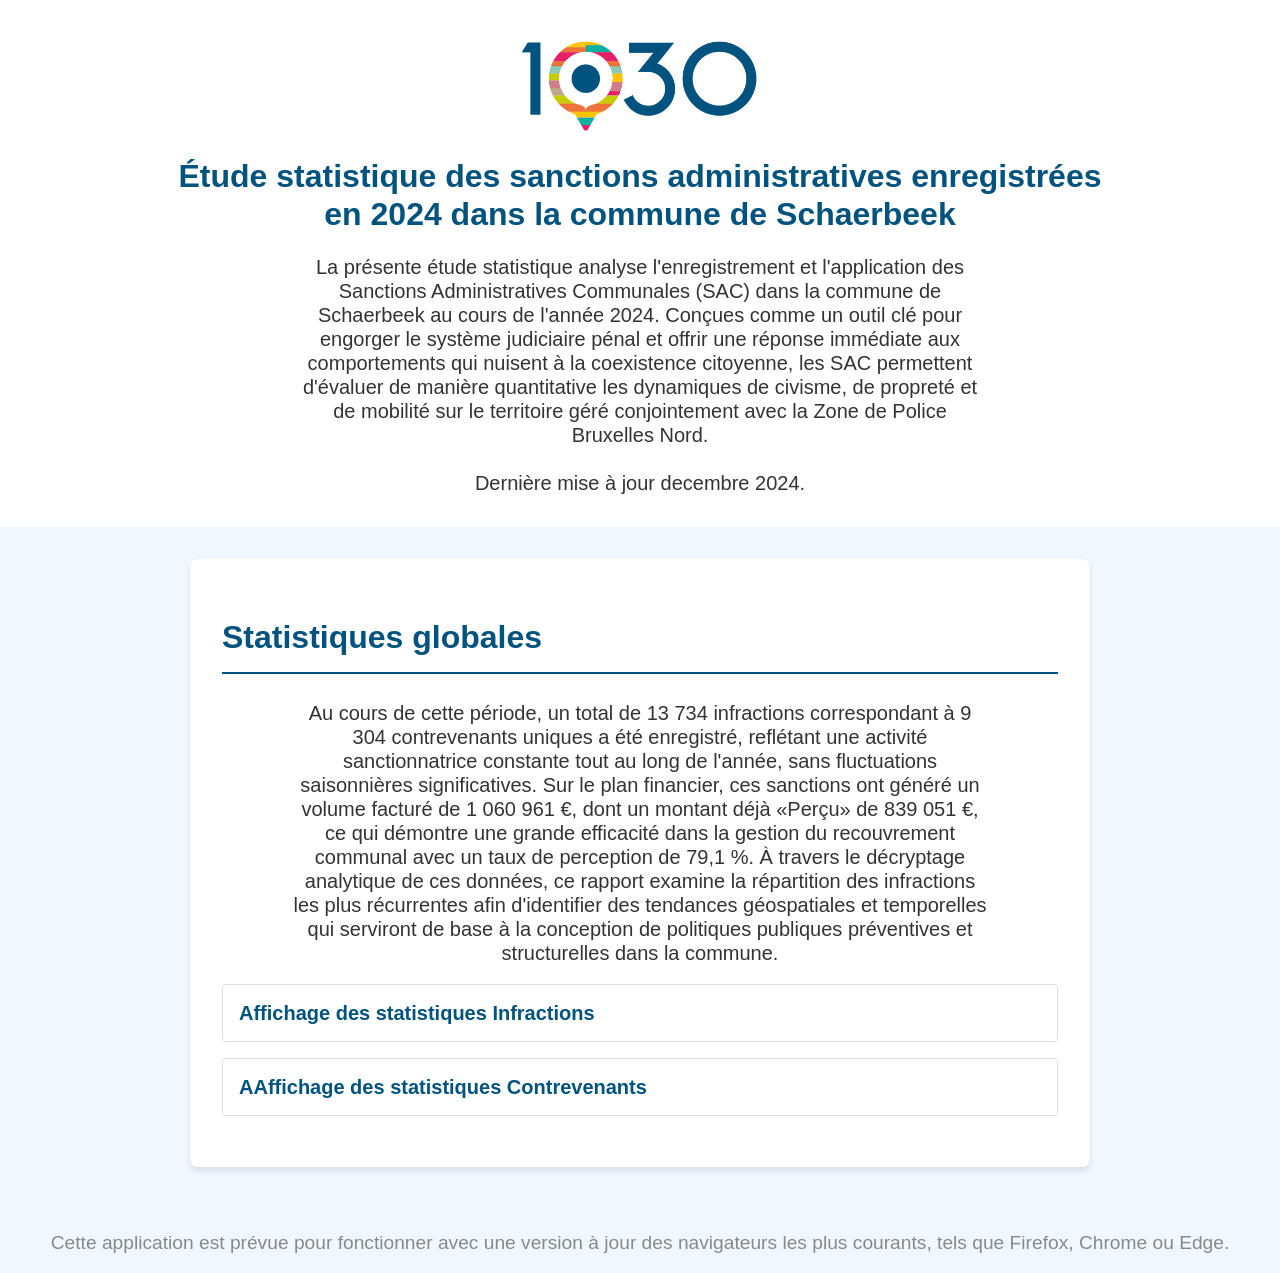
==== index.html @ 7cb80674 "Study statistics of the Sanctions Administratives Communales (SAC) in the commune of Schaerbeek duri" ====
<!DOCTYPE html>
<html>
<meta http-equiv="content-type" content="text/html;charset=utf-8" />

<head>
	<title>BCE Schaerbeek</title>
	<link rel="shortcut icon" href="css/images/logo1030GeoData.ico" type="image/x-icon">
	<meta charset="utf-8" />
	<link rel="stylesheet" href="css/style.css">
</head>

<body class="root">
	<header class="page-header">
		<div class="logo-container">
			<img src="css/images/schaerbeek1030_logo.png" alt="Logotipo de Schaerbeek">
		</div>

		<h1>Étude statistique des sanctions administratives enregistrées<br> en 2024 dans la commune de Schaerbeek</h1>
		<p class="introduction">
			La présente étude statistique analyse l'enregistrement et l'application des Sanctions Administratives Communales (SAC) dans la commune de Schaerbeek au cours de l'année 2024. Conçues comme un outil clé pour engorger le système judiciaire pénal et offrir une réponse immédiate aux comportements qui nuisent à la coexistence citoyenne, les SAC permettent d'évaluer de manière quantitative les dynamiques de civisme, de propreté et de mobilité sur le territoire géré conjointement avec la Zone de Police Bruxelles Nord.
			<br><br>
			Dernière mise à jour decembre 2024.
		</p>
	</header>

	<main class="main-content">
		<section class="link-section">
			<h2>Statistiques globales</h2>
			<p class="introduction">
			Au cours de cette période, un total de 13 734 infractions correspondant à 9 304 contrevenants uniques a été enregistré, reflétant une activité sanctionnatrice constante tout au long de l'année, sans fluctuations saisonnières significatives. Sur le plan financier, ces sanctions ont généré un volume facturé de 1 060 961 €, dont un montant déjà «Perçu» de 839 051 €, ce qui démontre une grande efficacité dans la gestion du recouvrement communal avec un taux de perception de 79,1 %. À travers le décryptage analytique de ces données, ce rapport examine la répartition des infractions les plus récurrentes afin d'identifier des tendances géospatiales et temporelles qui serviront de base à la conception de politiques publiques préventives et structurelles dans la commune.
			</p>
			<ul class="link-list">
				<li>
					<a href="SAC2024_Charts1030_Infractions.html">
						<span class="link-title">Affichage des statistiques Infractions</span>
					</a>
				</li>
				<li>
					<a href="SAC2024_Charts1030_Contrevenant.html">
						<span class="link-title">AAffichage des statistiques Contrevenants</span>
					</a>
				</li>
			</ul>
		</section>
	</main>

	<footer class="page-footer">
		<p class="disclaimer">
			Cette application est prévue pour fonctionner avec une version à jour
			des navigateurs les plus courants, tels que Firefox, Chrome ou Edge.
		</p>
	</footer>
</body>


</html>
---- css/style.css ----
:root {
  /* Variables para un mantenimiento más fácil */
  --primary-color: #00537e;
  --secondary-color: #f0f8ff;
  /* Un azul claro para el fondo */
  --text-color: #333;
}

body {
  font-family: "Calibri", sans-serif;
  font-size: 1.2rem;
  line-height: 1.2;
  margin: 0;
  padding: 0;
  color: var(--text-color);
  background-color: var(--secondary-color);
}

.logo-container img {
  width: 250px;
  /* O el tamaño que prefieras, por ejemplo, 100px o 200px */
  height: auto;
  /* Mantiene la proporción original de la imagen */
  display: block;
  /* Para centrarlo correctamente */
  margin: 0 auto 1rem auto;
  /* Centra la imagen y añade un margen inferior */
}

.page-header {
  text-align: center;
  padding: 2rem;
  background-color: #fff;
}

.page-header h1 {
  font-size: 2rem;
  color: var(--primary-color);
}

.introduction {
  font-size: 1.25rem;
  font-weight: demi bold;
  max-width: 700px;
  margin: 0 auto;
  text-align: center;
}

.main-content {
  max-width: 900px;
  margin: 2rem auto;
  padding: 0 1rem;
}

.link-section {
  background-color: #fff;
  border-radius: 8px;
  box-shadow: 0 4px 6px rgba(0, 0, 0, 0.1);
  padding: 2rem;
  margin-bottom: 2rem;
}

.link-section h2 {
  font-size: 2.0rem;
  color: var(--primary-color);
  border-bottom: 2px solid var(--primary-color);
  padding-bottom: 1rem;
}

.link-section h3 {
  font-size: 1.5rem;
  color: var(--primary-color);
  border-bottom: 2px solid var(--primary-color);
  padding-bottom: 1rem;
}

.link-list {
  list-style-type: none;
  padding: 0;
}

.link-list li {
  margin-bottom: 1rem;
}

.link-list a {
  display: block;
  /* Para que el área del enlace sea mayor */
  padding: 1rem;
  text-decoration: none;
  color: var(--text-color);
  border: 1px solid #ddd;
  border-radius: 4px;
  transition: transform 0.2s ease, box-shadow 0.2s ease;
}

.link-list a:hover {
  transform: translateY(-2px);
  box-shadow: 0 6px 8px rgba(0, 0, 0, 0.15);
}

.link-title {
  display: block;
  font-size: 1.25rem;
  font-weight: bold;
  color: var(--primary-color);
}

.link-description {
  display: block;
  font-size: 1.2rem;
  color: #666;
  margin-top: 0.5rem;
}

.page-footer {
  text-align: center;
  margin-top: 4rem;
  color: #888;
}
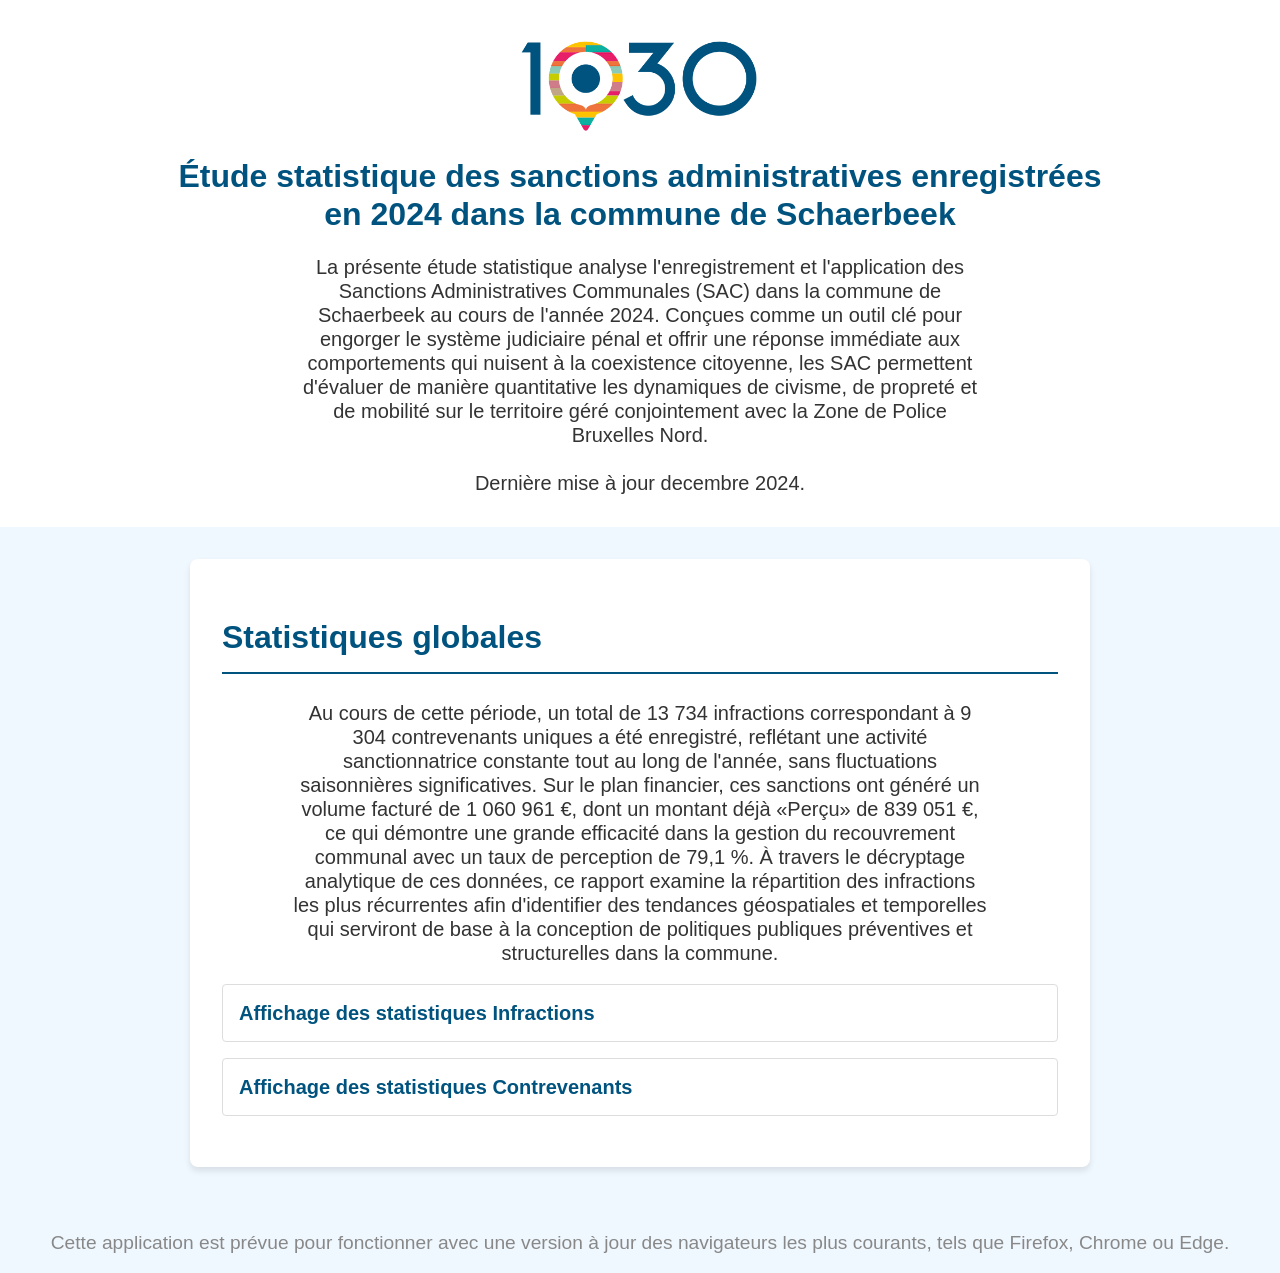
==== commit 085405d0: "Update index.html" ====
--- a/index.html
+++ b/index.html
@@ -3,7 +3,7 @@
 <meta http-equiv="content-type" content="text/html;charset=utf-8" />
 
 <head>
-	<title>BCE Schaerbeek</title>
+	<title>AG-SAC1030</title>
 	<link rel="shortcut icon" href="css/images/logo1030GeoData.ico" type="image/x-icon">
 	<meta charset="utf-8" />
 	<link rel="stylesheet" href="css/style.css">
@@ -37,7 +37,7 @@
 				</li>
 				<li>
 					<a href="SAC2024_Charts1030_Contrevenant.html">
-						<span class="link-title">AAffichage des statistiques Contrevenants</span>
+						<span class="link-title">Affichage des statistiques Contrevenants</span>
 					</a>
 				</li>
 			</ul>
@@ -53,4 +53,4 @@
 </body>
 
 
-</html>+</html>
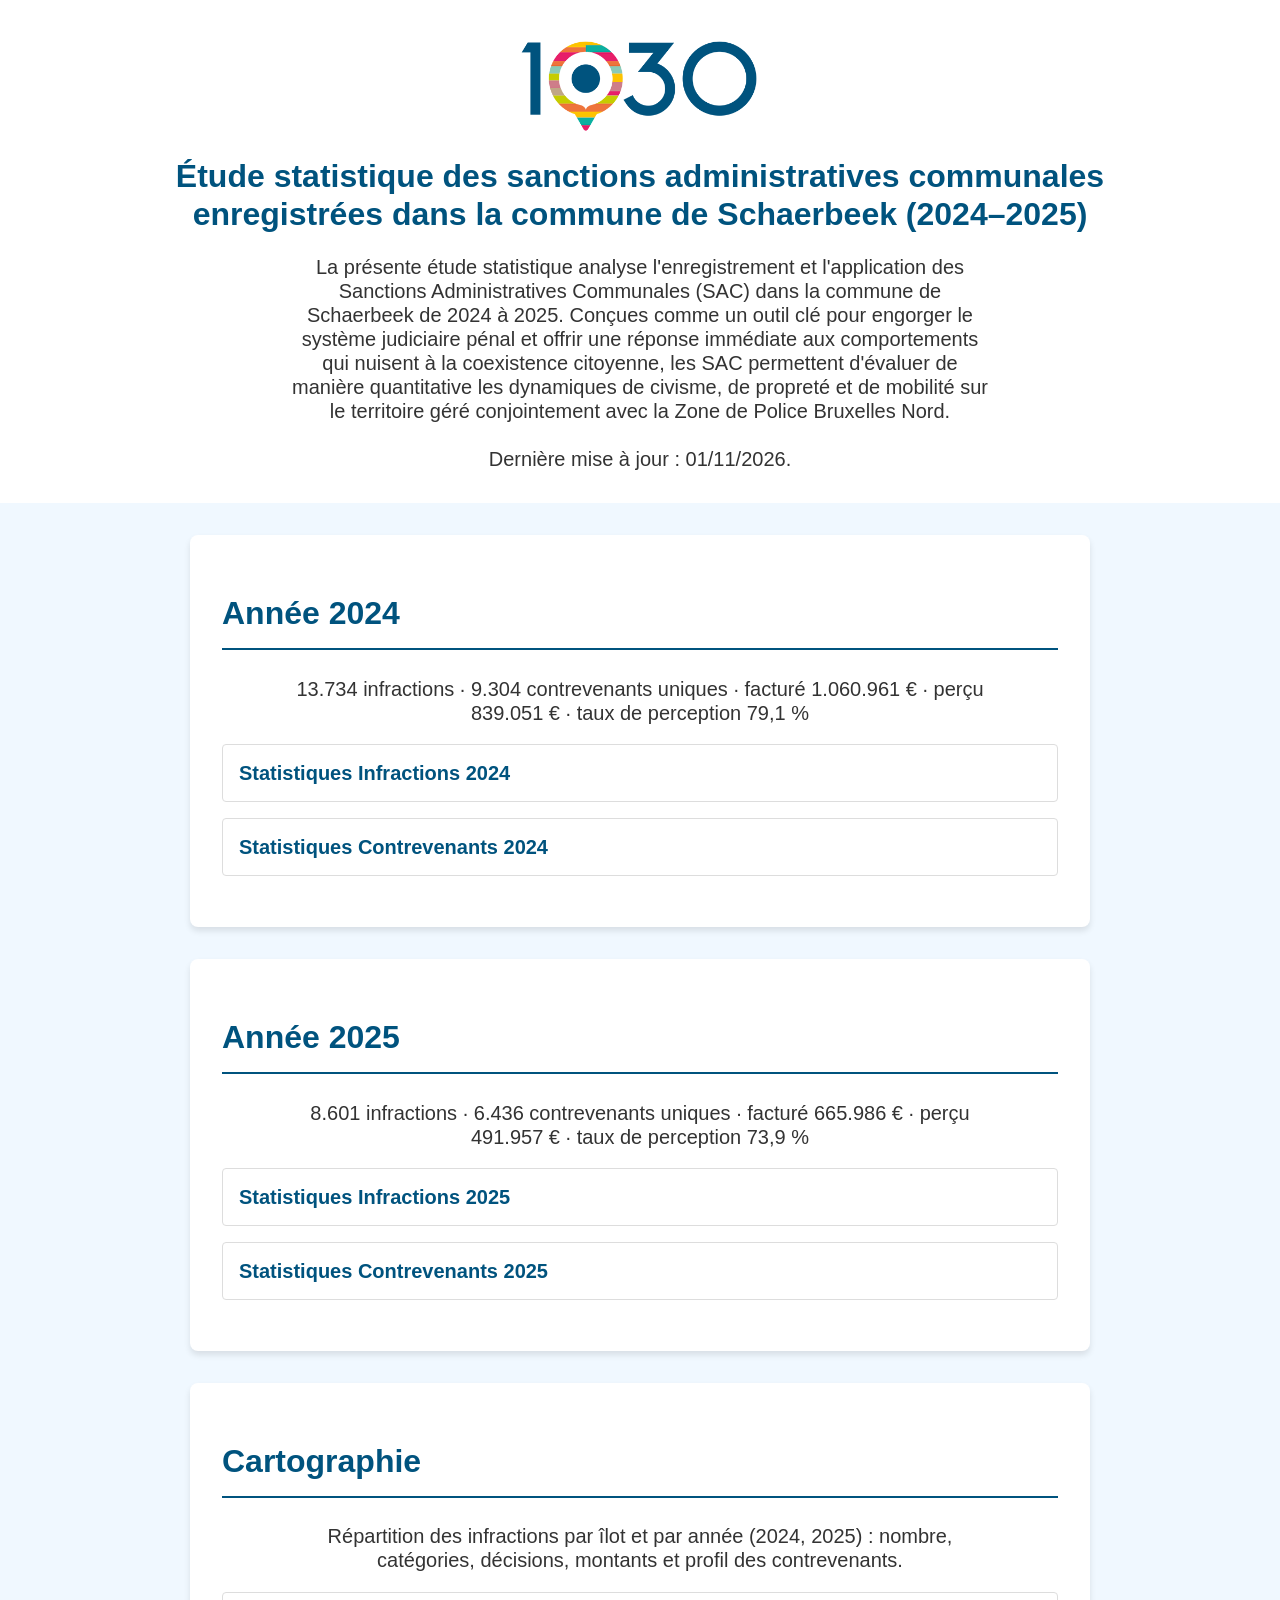
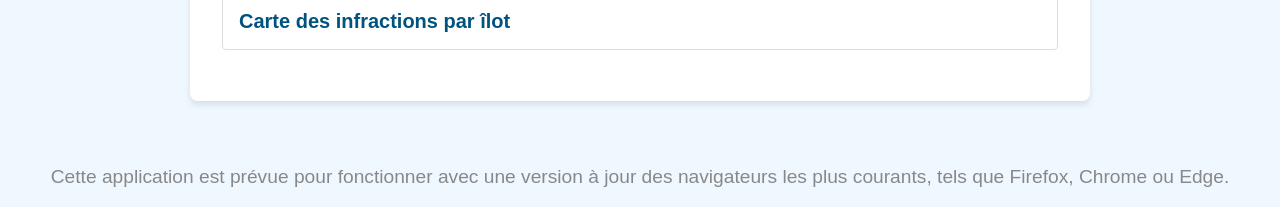
==== commit a392ef55: "SAC 1030 - Administrative sanctions 2024-2025 with block map Rebuilt portal: Infractions and Contrev" ====
--- a/index.html
+++ b/index.html
@@ -15,31 +15,35 @@
 			<img src="css/images/schaerbeek1030_logo.png" alt="Logotipo de Schaerbeek">
 		</div>
 
-		<h1>Étude statistique des sanctions administratives enregistrées<br> en 2024 dans la commune de Schaerbeek</h1>
+		<h1>Étude statistique des sanctions administratives communales<br> enregistrées dans la commune de Schaerbeek (2024–2025)</h1>
 		<p class="introduction">
-			La présente étude statistique analyse l'enregistrement et l'application des Sanctions Administratives Communales (SAC) dans la commune de Schaerbeek au cours de l'année 2024. Conçues comme un outil clé pour engorger le système judiciaire pénal et offrir une réponse immédiate aux comportements qui nuisent à la coexistence citoyenne, les SAC permettent d'évaluer de manière quantitative les dynamiques de civisme, de propreté et de mobilité sur le territoire géré conjointement avec la Zone de Police Bruxelles Nord.
+			La présente étude statistique analyse l'enregistrement et l'application des Sanctions Administratives Communales (SAC) dans la commune de Schaerbeek de 2024 à 2025. Conçues comme un outil clé pour engorger le système judiciaire pénal et offrir une réponse immédiate aux comportements qui nuisent à la coexistence citoyenne, les SAC permettent d'évaluer de manière quantitative les dynamiques de civisme, de propreté et de mobilité sur le territoire géré conjointement avec la Zone de Police Bruxelles Nord.
 			<br><br>
-			Dernière mise à jour decembre 2024.
-		</p>
+			Dernière mise à jour : 01/11/2026.</p>
 	</header>
 
 	<main class="main-content">
 		<section class="link-section">
-			<h2>Statistiques globales</h2>
-			<p class="introduction">
-			Au cours de cette période, un total de 13 734 infractions correspondant à 9 304 contrevenants uniques a été enregistré, reflétant une activité sanctionnatrice constante tout au long de l'année, sans fluctuations saisonnières significatives. Sur le plan financier, ces sanctions ont généré un volume facturé de 1 060 961 €, dont un montant déjà «Perçu» de 839 051 €, ce qui démontre une grande efficacité dans la gestion du recouvrement communal avec un taux de perception de 79,1 %. À travers le décryptage analytique de ces données, ce rapport examine la répartition des infractions les plus récurrentes afin d'identifier des tendances géospatiales et temporelles qui serviront de base à la conception de politiques publiques préventives et structurelles dans la commune.
-			</p>
+			<h2>Année 2024</h2>
+			<p class="introduction">13.734 infractions · 9.304 contrevenants uniques · facturé 1.060.961 € · perçu 839.051 € · taux de perception 79,1 %</p>
 			<ul class="link-list">
-				<li>
-					<a href="SAC2024_Charts1030_Infractions.html">
-						<span class="link-title">Affichage des statistiques Infractions</span>
-					</a>
-				</li>
-				<li>
-					<a href="SAC2024_Charts1030_Contrevenant.html">
-						<span class="link-title">Affichage des statistiques Contrevenants</span>
-					</a>
-				</li>
+				<li><a href="SAC2024_Charts1030_Infractions.html"><span class="link-title">Statistiques Infractions 2024</span></a></li>
+				<li><a href="SAC2024_Charts1030_Contrevenant.html"><span class="link-title">Statistiques Contrevenants 2024</span></a></li>
+			</ul>
+		</section>
+		<section class="link-section">
+			<h2>Année 2025</h2>
+			<p class="introduction">8.601 infractions · 6.436 contrevenants uniques · facturé 665.986 € · perçu 491.957 € · taux de perception 73,9 %</p>
+			<ul class="link-list">
+				<li><a href="SAC2025_Charts1030_Infractions.html"><span class="link-title">Statistiques Infractions 2025</span></a></li>
+				<li><a href="SAC2025_Charts1030_Contrevenant.html"><span class="link-title">Statistiques Contrevenants 2025</span></a></li>
+			</ul>
+		</section>
+		<section class="link-section">
+			<h2>Cartographie</h2>
+			<p class="introduction">Répartition des infractions par îlot et par année (2024, 2025) : nombre, catégories, décisions, montants et profil des contrevenants.</p>
+			<ul class="link-list">
+				<li><a href="SAC_Carte_Infractions1030.html"><span class="link-title">Carte des infractions par îlot</span></a></li>
 			</ul>
 		</section>
 	</main>
